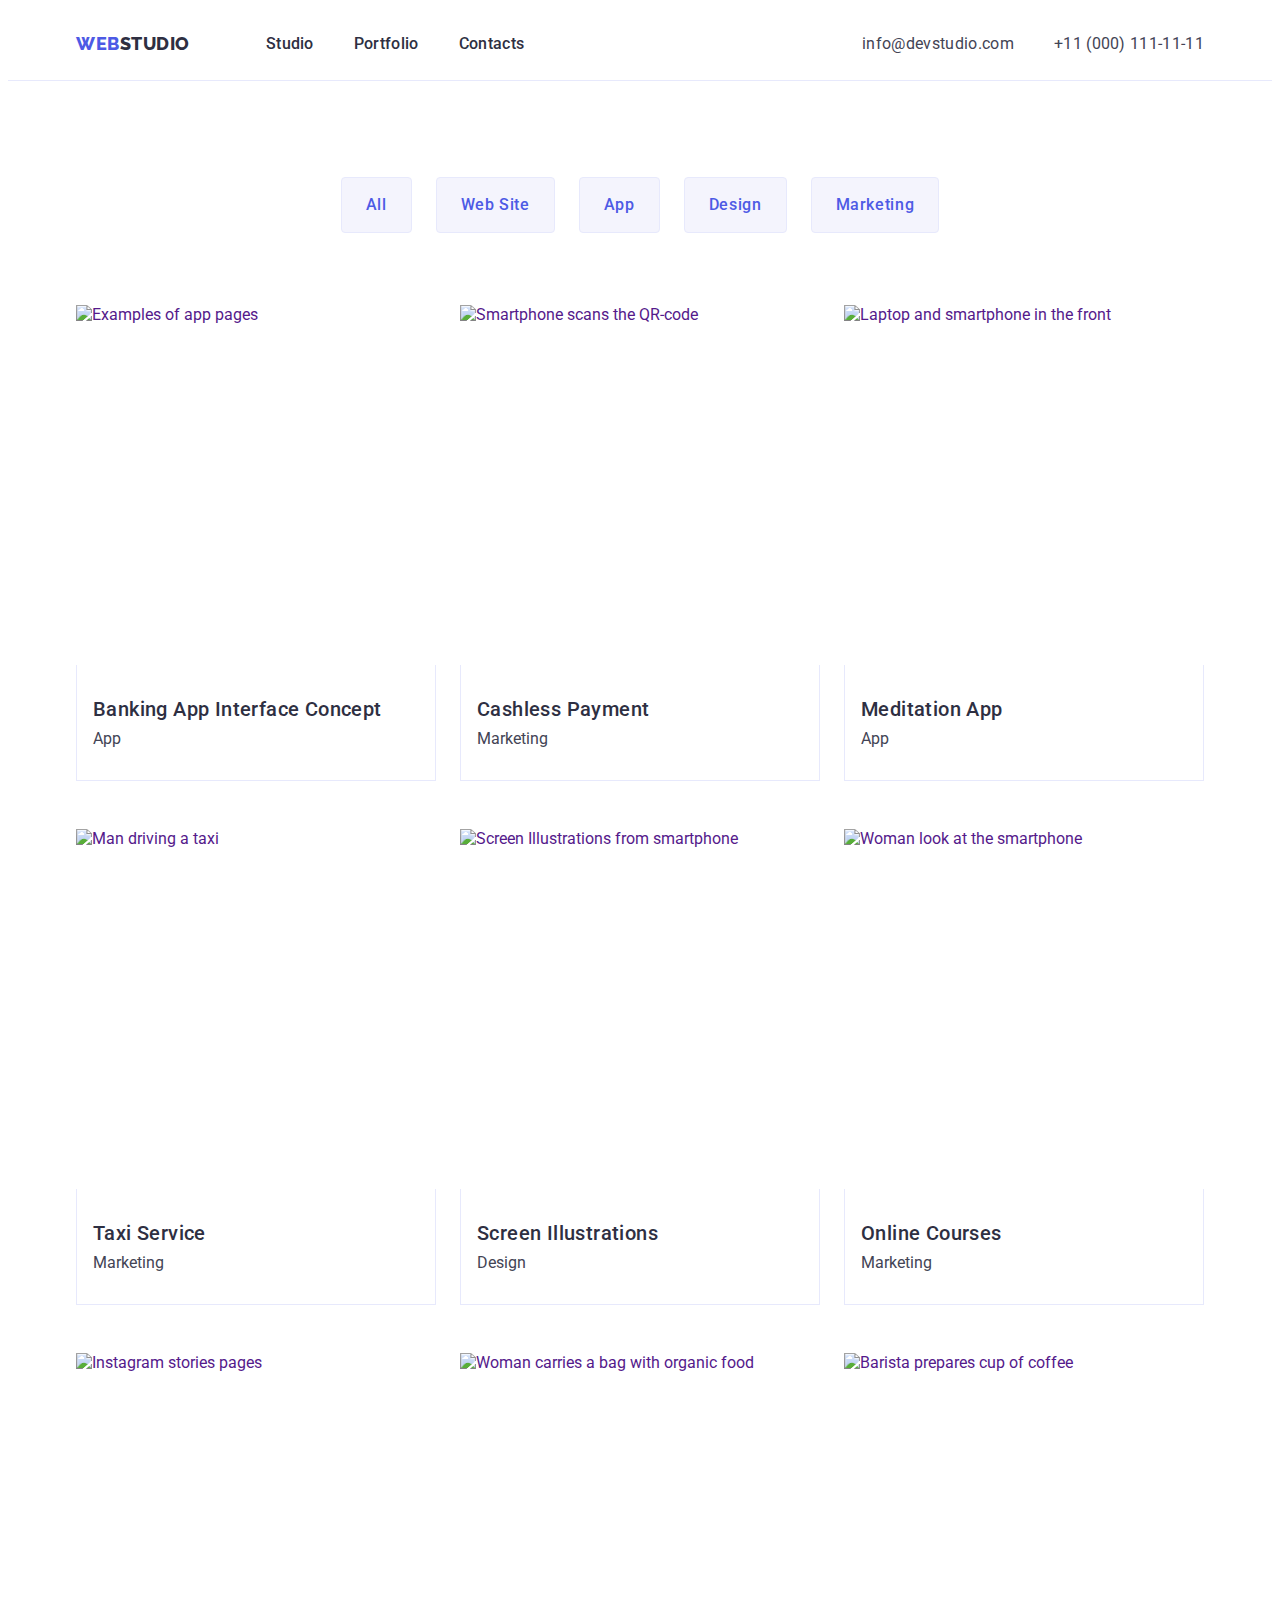
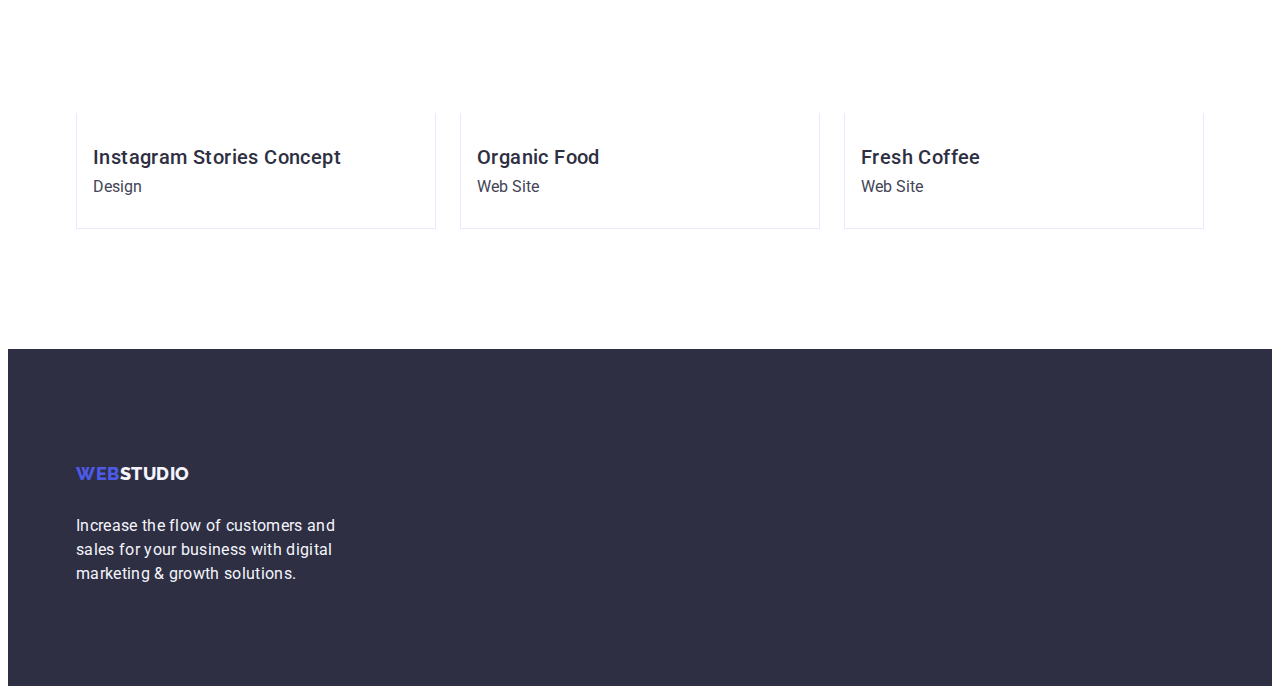
==== portfolio.html @ 998e6ae0 "Commit goit-markup-hw-04 init" ====
<!DOCTYPE html>
<html lang="en">

<head>
    <meta charset="UTF-8">
    <meta http-equiv="X-UA-Compatible" content="IE=edge">
    <meta name="viewport" content="width=device-width, initial-scale=1.0">
    <title>Portfolio</title>
    <link rel="stylesheet" href="https://cdnjs.cloudflare.com/ajax/libs/modern-normalize/2.0.0/modern-normalize.min.css"
        integrity="sha512-4xo8blKMVCiXpTaLzQSLSw3KFOVPWhm/TRtuPVc4WG6kUgjH6J03IBuG7JZPkcWMxJ5huwaBpOpnwYElP/m6wg=="
        crossorigin="anonymous" referrerpolicy="no-referrer" />
    <link rel="stylesheet" href="./css/styles.css">
    <link rel="preconnect" href="https://fonts.googleapis.com">
    <link rel="preconnect" href="https://fonts.gstatic.com" crossorigin>
    <link href="https://fonts.googleapis.com/css2?family=Raleway:wght@800&family=Roboto:wght@400;500;700&display=swap"
        rel="stylesheet">
</head>

<body>

    <!-- !===============================
    TODO: HEADER
    !----------------------------------->
    <header class="header">

        <!-- HACK: Flex container 
        todo !-------------------------------->
        <div class="container header-container">

            <!-- XXX: Navigation -->
            <nav class="nav">

                <!-- ? Logo _> Brand -->
                <a class="nav-logo link" href="./index.html" target="_blank" title="WebStudio"><span
                        class="logo">Web</span>Studio</a>

                <!-- ? Pagination list -->
                <ul class="nav-list list">
                    <li class="nav-item"><a class="nav-link link" href="./index.html" target="blank"
                            title="Studio">Studio</a>
                    </li>
                    <li class="nav-item"><a class="nav-link link" href="./portfolio.html" target="_blank"
                            title="Portfolio">Portfolio</a></li>
                    <li class="nav-item"><a class="nav-link link" href="./contacts.html" target="_blank"
                            title="Contacts">Contacts</a>
                    </li>
                </ul>

            </nav>

            <!-- XXX: Address -->
            <address class="address">
                <ul class="address-list list">
                    <li class="address-item"><a class="address-link link" href="mailto:info@devstudio.com"
                            title="Email">info@devstudio.com</a>
                    </li>
                    <li class="address-item"><a class="address-link link" href="tel:+110001111111"
                            title="Phone number">+11
                            (000)
                            111-11-11</a></li>
                </ul>
            </address>

        </div>

    </header>

    <!-- !===============================
    TODO: MAIN
    !----------------------------------->
    <main class="main">

        <!-- FIXME: Projects -->
        <section class="section projects">

            <!-- HACK: Flex container  
            todo: !------------------------------->
            <div class="projects-container container">

                <h1 class="projects-title visually-hidden">Projects</h1>

                <!-- XXX: Buttons list -->
                <ul class="projects-btn-list list">

                    <!-- [x]: Button -->
                    <li class="projects-item-btn">
                        <button class="projects-btn btn" type="button">All</button>
                    </li>

                    <!-- [x]: Button -->
                    <li class="projects-item-btn">
                        <button class="projects-btn btn" type="button">Web Site</button>
                    </li>

                    <!-- [x]: Button -->
                    <li class="projects-item-btn">
                        <button class="projects-btn btn" type="button">App</button>
                    </li>

                    <!-- [x]: Button -->
                    <li class="projects-item-btn">
                        <button class="projects-btn btn" type="button">Design</button>
                    </li>

                    <!-- [x]: Button -->
                    <li class="projects-item-btn">
                        <button class="projects-btn btn" type="button">Marketing</button>
                    </li>
                </ul>

                <!-- XXX: Cards list -->
                <ul class="projects-list list">
                    <!-- [x]: Card -->
                    <li class="projects-list-item">
                        <a class="projects-item-link link" href="">
                            <img class="projects-item-img" src="./images/porfolio/porfolio-img-1.jpg"
                                alt="Examples of app pages" width="360" height="360">
                            <div class="projects-item-desc">
                                <h2 class="projects-item-title">Banking App Interface Concept</h2>
                                <p class="projects-item-text item-text">App</p>
                            </div>
                        </a>
                    </li>
                    <!-- [x]: Card -->
                    <li class="projects-list-item">
                        <a class="projects-item-link link" href="">
                            <img class="projects-item-img" src="./images/porfolio/porfolio-img-2.jpg"
                                alt="Smartphone scans the QR-code" width="360" height="360">
                            <div class="projects-item-desc">
                                <h2 class="projects-item-title">Cashless Payment</h2>
                                <p class="projects-item-text">Marketing</p>
                            </div>
                        </a>
                    </li>
                    <!-- [x]: Card -->
                    <li class="projects-list-item">
                        <a class="projects-item-link link" href="">
                            <img class="projects-item-img" src="./images/porfolio/porfolio-img-3.jpg"
                                alt="Laptop and smartphone in the front" width="360" height="360">
                            <div class="projects-item-desc">
                                <h2 class="projects-item-title">Meditation App</h2>
                                <p class="projects-item-text">App</p>
                            </div>
                        </a>
                    </li>
                    <!-- [x]: Card -->
                    <li class="projects-list-item">
                        <a class="projects-item-link link" href="">
                            <img class="projects-item-img" src="./images/porfolio/porfolio-img-4.jpg"
                                alt="Man driving a taxi" width="360" height="360">
                            <div class="projects-item-desc">
                                <h2 class="projects-item-title">Taxi Service</h2>
                                <p class="projects-item-text">Marketing</p>
                            </div>
                        </a>
                    </li>
                    <!-- [x]: Card -->
                    <li class="projects-list-item">
                        <a class="projects-item-link link" href="">
                            <img class="projects-item-img" src="./images/porfolio/porfolio-img-5.jpg"
                                alt="Screen Illustrations from smartphone" width="360" height="360">
                            <div class="projects-item-desc">
                                <h2 class="projects-item-title">Screen Illustrations</h2>
                                <p class="projects-item-text">Design</p>
                            </div>
                        </a>
                    </li>
                    <!-- [x]: Card -->
                    <li class="projects-list-item">
                        <a class="projects-item-link link" href="">
                            <img class="projects-item-img" src="./images/porfolio/porfolio-img-6.jpg"
                                alt="Woman look at the smartphone" width="360" height="360">
                            <div class="projects-item-desc">
                                <h2 class="projects-item-title">Online Courses</h2>
                                <p class="projects-item-text">Marketing</p>
                            </div>
                        </a>
                    </li>
                    <!-- [x]: Card -->
                    <li class="projects-list-item">
                        <a class="projects-item-link link" href="">
                            <img class="projects-item-img" src="./images/porfolio/porfolio-img-7.jpg"
                                alt="Instagram stories pages" width="360" height="360">
                            <div class="projects-item-desc">
                                <h2 class="projects-item-title">Instagram Stories Concept</h2>
                                <p class="projects-item-text">Design</p>
                            </div>
                        </a>
                    </li>
                    <!-- [x]: Card -->
                    <li class="projects-list-item">
                        <a class="projects-item-link link" href="">
                            <img class="projects-item-img" src="./images/porfolio/porfolio-img-8.jpg"
                                alt="Woman carries a bag with organic food" width="360" height="360">
                            <div class="projects-item-desc">
                                <h2 class="projects-item-title">Organic Food</h2>
                                <p class="projects-item-text">Web Site</p>
                            </div>
                        </a>
                    </li>
                    <!-- [x]: Card -->
                    <li class="projects-list-item">
                        <a class="projects-item-link link" href="">
                            <img class="projects-item-img" src="./images/porfolio/porfolio-img-9.jpg"
                                alt="Barista prepares cup of coffee" width="360" height="360">
                            <div class="projects-item-desc">
                                <h2 class="projects-item-title">Fresh Coffee</h2>
                                <p class="projects-item-text">Web Site</p>
                            </div>
                        </a>
                    </li>
                </ul>
            </div>
        </section>

    </main>

    <!-- !===============================
    TODO: FOOTER
    !----------------------------------->
    <footer class="footer">

        <!-- HACK: Flex container 
    todo !-------------------------------->
        <div class="container footer-container">

            <a class="footer-logo link" href="./index.html" target="_blank" title="WebStudio"><span
                    class="logo">Web</span>Studio</a>

            <p class="footer-text">
                Increase the flow of customers and sales for your business with digital
                marketing & growth solutions.
            </p>

        </div>

    </footer>

</body>

</html>
---- css/styles.css ----
:root {
  /*! +++++++++++++++++++++++++++++++
  /*? CUSTOM PROPERTIES
  /*! ++++++++++++++++++++++++++++ */

  /*? [x]: 
  /*! logo color  */
  --brand-logo-color: #4d5ae5;

  /* todo:
  /** headings, text & link colors  */
  --body-text-color: #434455;
  --header-text-color: #2e2f42;
  --footer-text-color: #f4f4fd;
  --main-titles-color: #ffffff;
  --headings-color: #2e2f42;
  --links-color: #2e2f42;
  --links-color-hover: #404bbf;

  /*  todo:
  /** backgroud colors  */
  --hero-bg-color: #2e2f42;
  --footer-bg-color: #2e2f42;
  --team-bg-color: #f4f4fd;
  --team-item-bg-color: #ffffff;
  --portfolio-project-item-bg-color: #ffffff;

  /*  todo:
  /** button colors : text, bg & borders */
  --main-btn-font-color: #ffffff;
  --studio-btn-bg-color: #4d5ae5;
  --studio-btn-bg-color-hover: #404bbf;
  --portfolio-btn-font-color: #4d5ae5;
  --portfolio-btn-bg-color: #f4f4fd;
  --portfolio-btn-bg-color-hover: #404bbf;
  --portfolio-item-border-color: #e7e9fc;
}

/*! +++++++++++++++++++++++++++++++
/*? COMMON PROPERTIES
/*! ++++++++++++++++++++++++++++ */

body {
  color: var(--body-text-color);
  font-family: "Roboto", sans-serif;
}

/* todo: reset default browser styles
? smth like normalize.css */
*,
*::before,
*::after {
  box-sizing: border-box;
}

p,
h1,
h2,
h3,
h4,
h5,
h6 {
  margin: 0;
}

ul,
ol {
  margin: 0;
  padding: 0;
}

img {
  display: block;
  height: auto;
  max-width: 100%;
}

.list {
  list-style: none;
}

.link {
  text-decoration: none;
}

/* todo: to hide title elements
? css trick */

.visually-hidden {
  border: 0;
  clip: rect(0 0 0 0);
  clip-path: inset(100%);
  height: 1px;
  margin: -1px;
  overflow: hidden;
  padding: 0;
  position: absolute;
  white-space: nowrap;
  width: 1px;
}

.section {
  padding: 120px 0;
}

.container {
  display: flex;
  justify-content: center;
  margin: 0 auto;
  padding: 0 15px;
  width: 1158px;
}

.logo {
  color: var(--brand-logo-color);
  display: inline-block;
}

.btn {
  border-radius: 4px;
  cursor: pointer;
  font-family: inherit;
  font-size: 16px;
  font-weight: 500;
  height: 56px;
  letter-spacing: 0.04em;
  line-height: 1.5;
  min-width: 169px;
  padding: 16px 32px;
}

/* todo: titels
! refact [those classes have got the same properties] */
.features-item-title,
.team-item-title,
.projects-item-title {
  color: var(--headings-color);
  font-size: 20px;
  font-weight: 500;
  letter-spacing: 0.02em;
  line-height: 1.2;
}

/* todo: link & text
! refact [those classes have got the same properties] */
.address-link,
.features-item-text,
.team-item-text,
.project-item-text,
.footer-text {
  font-size: 16px;
  letter-spacing: 0.02em;
  line-height: 1.5;
}

/*! +++++++++++++++++++++++++++++++
/*? HEADER
/*! ++++++++++++++++++++++++++++ */

.header {
  border-bottom: 1px solid #e7e9fc;
}

.header-container {
  align-items: center;
  display: flex;
  justify-content: space-between;
}

/*? todo: Navigation */

.nav {
  align-items: center;
  display: flex;
}

/* todo: logo
! refact [.footer-logo has the same properies] */

.nav-logo,
.footer-logo {
  display: block;
  font-family: "Raleway";
  font-size: 18px;
  font-weight: 800;
  letter-spacing: 0.03em;
  line-height: 1.17px;
  padding: 24px 0;
  text-transform: uppercase;
}

.nav-logo {
  color: var(--header-text-color);
  margin-right: 76px;
}

.nav-link {
  color: var(--links-color);
  display: block;
  font-size: 16px;
  font-weight: 500;
  letter-spacing: 0.02em;
  line-height: 1.5;
  padding: 24px 0;
}

.nav-link:hover,
.nav-link:focus {
  color: var(--links-color-hover);
}

.nav-list {
  display: flex;
  gap: 40px;
}

/*? todo: Address */

.address {
  margin-left: auto;
}

.address-list {
  display: flex;
  font-style: normal;
  gap: 40px;
}

.address-link {
  color: var(--body-text-color);
  display: block;
  padding: 24px 0;
}

/*! +++++++++++++++++++++++++++++++
/** STUDIO PAGE
/*! -------------------------------
/*? MAIN
/*! ++++++++++++++++++++++++++++ */

/*? TODO:
/********** Hero section *********/

.hero {
  background-color: var(--hero-bg-color);
  padding: 188px 0;
}

.hero-container {
  align-items: center;
  display: flex;
  flex-direction: column;
}

.hero-title {
  color: var(--main-titles-color);
  font-size: 56px;
  font-weight: 700;
  letter-spacing: 0.02em;
  line-height: 1.07;
  margin-bottom: 48px;
  max-width: 496px;
}

.hero-btn {
  background-color: var(--studio-btn-bg-color);
  border: none;
  color: var(--main-btn-font-color);
}

.hero-btn:hover,
.hero-btn:focus {
  background-color: var(--studio-btn-bg-color-hover);
}

/*? TODO:
/****** Features section *******/

.features-list {
  display: flex;
  gap: 24px;
}

.features-item {
  width: calc((100% - 3 * 24px) / 4);
}

.features-item-title {
  margin-bottom: 8px;
}

/*? TODO:
/***** About section *****/

.about {
  padding-top: 0;
}

.about-container {
  display: flex;
  flex-direction: column;
}

/* todo: refact
! [.team-title has the same properies] */

.about-title,
.team-title {
  color: var(--headings-color);
  font-size: 36px;
  letter-spacing: 0.02em;
  line-height: 1.11;
  margin-bottom: 72px;
  text-align: center;
  text-transform: capitalize;
}

.about-list {
  display: flex;
  gap: 24px;
}

/*? TODO:
/***** Team section *****/

.team {
  background-color: var(--team-bg-color);
}

.team-container {
  display: flex;
  flex-direction: column;
  flex-wrap: nowrap;
}

.team-list {
  display: flex;
  flex-direction: row;
  gap: 24px;
}

.team-item {
  background-color: var(--team-item-bg-color);
  border-radius: 0 0 4px 4px;
  text-align: center;
  width: calc((100% - 3 * 24px) / 4);
}

.team-item-desc {
  padding: 32px 16px;
}

.team-item-title {
  margin-bottom: 8px;
}

/*! +++++++++++++++++++++++++++++++
/*? FOOTER
/*! ++++++++++++++++++++++++++++ */

.footer {
  background-color: var(--footer-bg-color);
  padding: 100px 0;
}

.footer .container {
  display: block;
}

.footer-logo,
.footer-text {
  color: var(--footer-text-color);
}

.footer-logo {
  display: inline-block;
  margin-bottom: 16px;
}

.footer-text {
  max-width: 264px;
}

/*! +++++++++++++++++++++++++++++++
/** PORTFOLIO PAGE
/*! -------------------------------
/*? MAIN
/*! ++++++++++++++++++++++++++++ */

/*? TODO:
/******* Projects sections *******/

.projects {
  padding-top: 96px;
}

.projects-container {
  flex-direction: column;
}

/*? todo: Buttons */

.projects-btn-list {
  display: flex;
  gap: 24px;
  justify-content: center;
  margin-bottom: 72px;
}

.projects-btn {
  background-color: var(--portfolio-btn-bg-color);
  border: 1px solid var(--portfolio-item-border-color);
  color: var(--portfolio-btn-font-color);
  min-width: auto;
  padding: 12px 24px;
}

.projects-btn:hover,
.projects-btn:focus {
  background-color: var(--portfolio-btn-bg-color-hover);
  border: 1px solid transparent;
  color: var(--main-btn-font-color);
}

/*? todo: Cards */

.projects-list {
  column-gap: 24px;
  display: flex;
  flex-wrap: wrap;
  row-gap: 48px;
}

.projects-list-item {
  background-color: var(--portfolio-project-item-bg-color);
  color: var(--body-text-color);
  width: calc((100% - 48px) / 3);
}

.projects-item-desc {
  border: 1px solid var(--portfolio-item-border-color);
  border-top: none;
  color: var(--body-text-color);
  padding: 32px 16px;
}

.projects-item-title {
  margin-bottom: 8px;
}
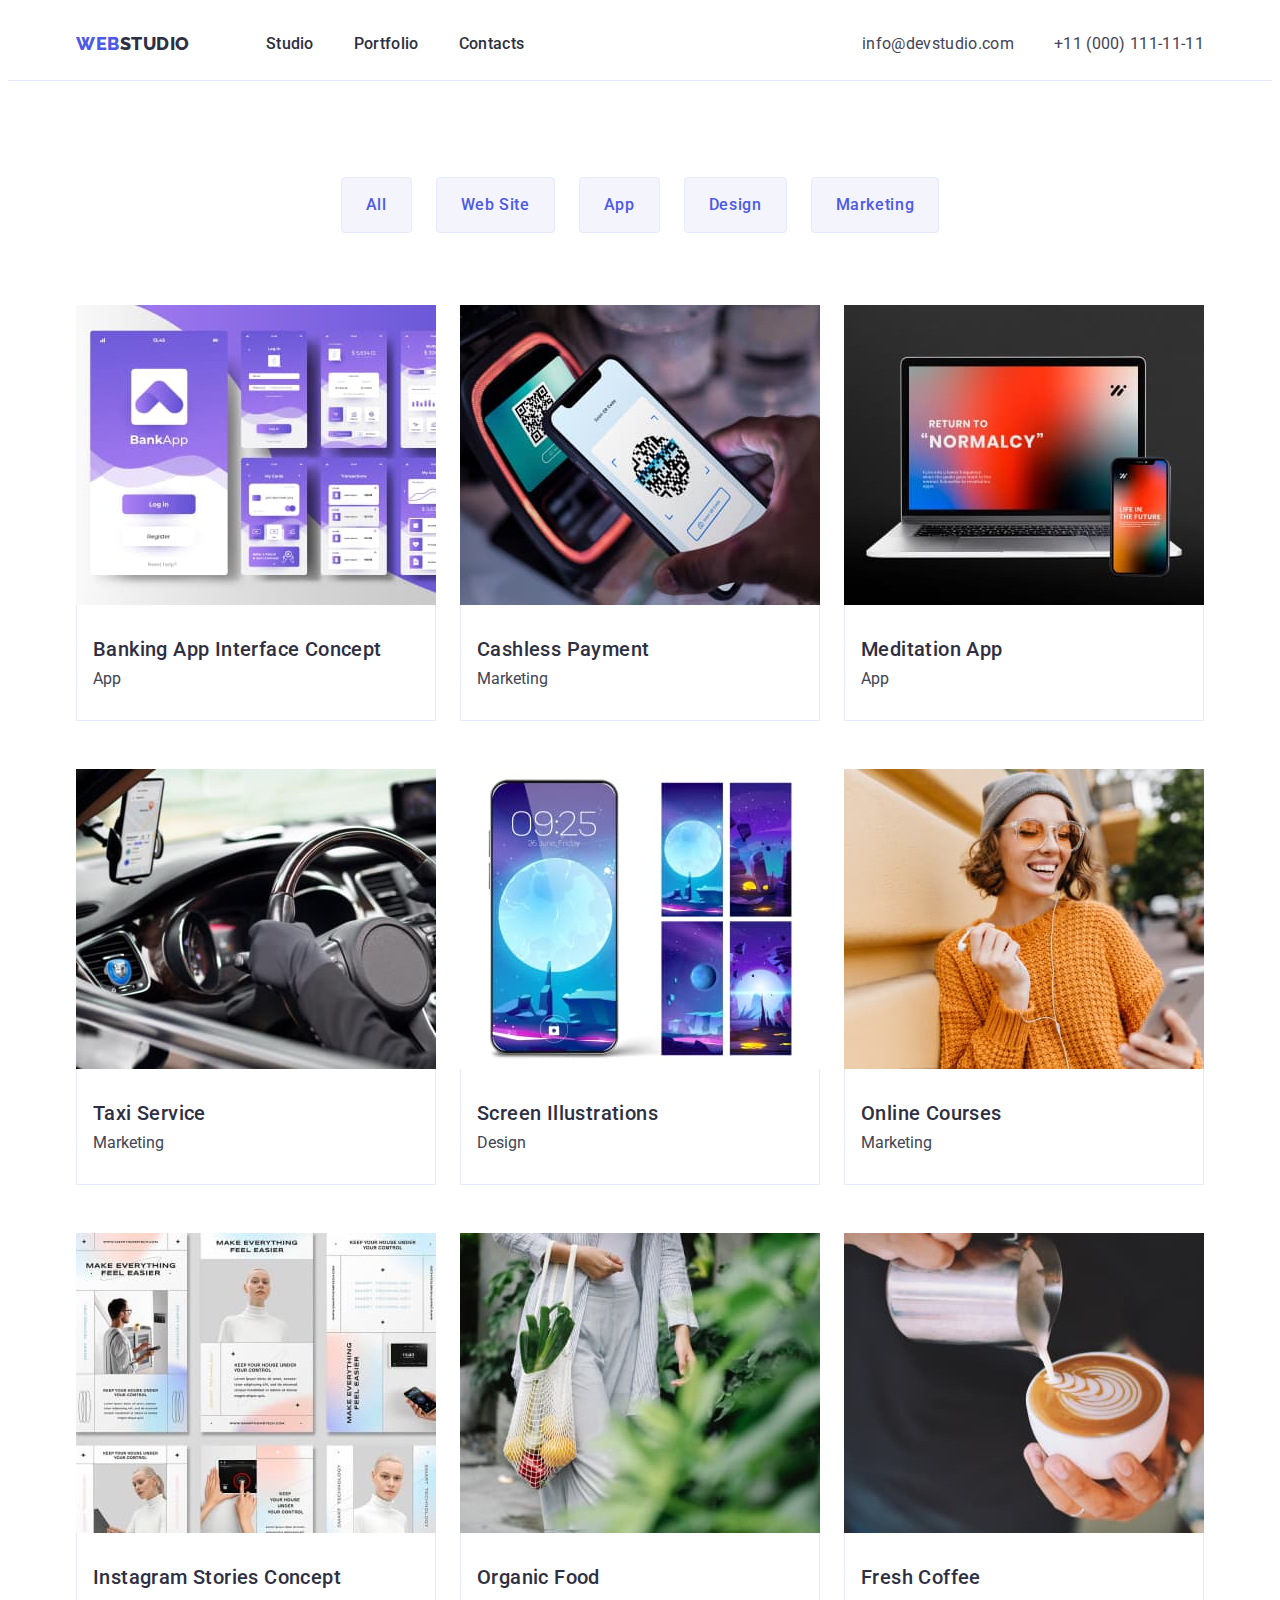
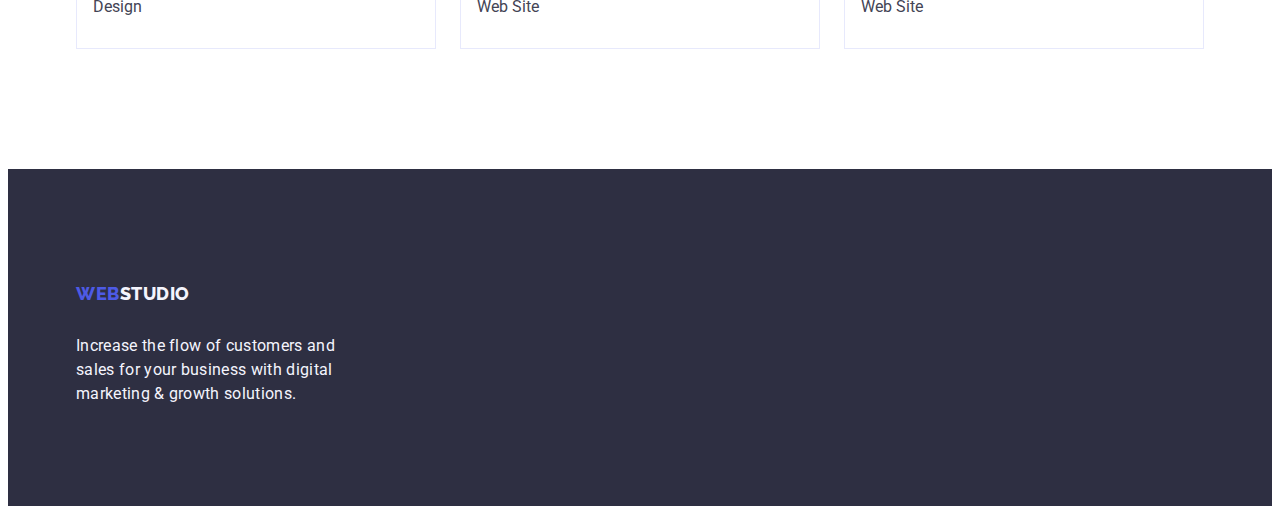
==== commit 83c2dc37: "Commit goit-markup-hw-04 working on" ====
--- a/portfolio.html
+++ b/portfolio.html
@@ -18,16 +18,16 @@
 
 <body>
 
-    <!-- !===============================
-    TODO: HEADER
+    <!-- !=============================== 
+        HEADER
     !----------------------------------->
     <header class="header">
 
-        <!-- HACK: Flex container 
+        <!-- DIV: Flex container 
         todo !-------------------------------->
         <div class="container header-container">
 
-            <!-- XXX: Navigation -->
+            <!-- LIST: Navigation -->
             <nav class="nav">
 
                 <!-- ? Logo _> Brand -->
@@ -48,7 +48,7 @@
 
             </nav>
 
-            <!-- XXX: Address -->
+            <!-- LIST: Address -->
             <address class="address">
                 <ul class="address-list list">
                     <li class="address-item"><a class="address-link link" href="mailto:info@devstudio.com"
@@ -66,51 +66,51 @@
     </header>
 
     <!-- !===============================
-    TODO: MAIN
+        MAIN
     !----------------------------------->
     <main class="main">
 
-        <!-- FIXME: Projects -->
+        <!-- SECTION: Projects -->
         <section class="section projects">
 
-            <!-- HACK: Flex container  
+            <!-- DIV: Flex container  
             todo: !------------------------------->
             <div class="projects-container container">
 
                 <h1 class="projects-title visually-hidden">Projects</h1>
 
-                <!-- XXX: Buttons list -->
+                <!-- LIST: Buttons list -->
                 <ul class="projects-btn-list list">
 
-                    <!-- [x]: Button -->
+                    <!-- ITEM: Button -->
                     <li class="projects-item-btn">
                         <button class="projects-btn btn" type="button">All</button>
                     </li>
 
-                    <!-- [x]: Button -->
+                    <!-- ITEM: Button -->
                     <li class="projects-item-btn">
                         <button class="projects-btn btn" type="button">Web Site</button>
                     </li>
 
-                    <!-- [x]: Button -->
+                    <!-- ITEM: Button -->
                     <li class="projects-item-btn">
                         <button class="projects-btn btn" type="button">App</button>
                     </li>
 
-                    <!-- [x]: Button -->
+                    <!-- ITEM: Button -->
                     <li class="projects-item-btn">
                         <button class="projects-btn btn" type="button">Design</button>
                     </li>
 
-                    <!-- [x]: Button -->
+                    <!-- ITEM: Button -->
                     <li class="projects-item-btn">
                         <button class="projects-btn btn" type="button">Marketing</button>
                     </li>
                 </ul>
 
-                <!-- XXX: Cards list -->
+                <!-- LIST: Cards list -->
                 <ul class="projects-list list">
-                    <!-- [x]: Card -->
+                    <!-- ITEM: Card -->
                     <li class="projects-list-item">
                         <a class="projects-item-link link" href="">
                             <img class="projects-item-img" src="./images/porfolio/porfolio-img-1.jpg"
@@ -121,7 +121,7 @@
                             </div>
                         </a>
                     </li>
-                    <!-- [x]: Card -->
+                    <!-- ITEM: Card -->
                     <li class="projects-list-item">
                         <a class="projects-item-link link" href="">
                             <img class="projects-item-img" src="./images/porfolio/porfolio-img-2.jpg"
@@ -132,7 +132,7 @@
                             </div>
                         </a>
                     </li>
-                    <!-- [x]: Card -->
+                    <!-- ITEM: Card -->
                     <li class="projects-list-item">
                         <a class="projects-item-link link" href="">
                             <img class="projects-item-img" src="./images/porfolio/porfolio-img-3.jpg"
@@ -143,7 +143,7 @@
                             </div>
                         </a>
                     </li>
-                    <!-- [x]: Card -->
+                    <!-- ITEM: Card -->
                     <li class="projects-list-item">
                         <a class="projects-item-link link" href="">
                             <img class="projects-item-img" src="./images/porfolio/porfolio-img-4.jpg"
@@ -154,7 +154,7 @@
                             </div>
                         </a>
                     </li>
-                    <!-- [x]: Card -->
+                    <!-- ITEM: Card -->
                     <li class="projects-list-item">
                         <a class="projects-item-link link" href="">
                             <img class="projects-item-img" src="./images/porfolio/porfolio-img-5.jpg"
@@ -165,7 +165,7 @@
                             </div>
                         </a>
                     </li>
-                    <!-- [x]: Card -->
+                    <!-- ITEM: Card -->
                     <li class="projects-list-item">
                         <a class="projects-item-link link" href="">
                             <img class="projects-item-img" src="./images/porfolio/porfolio-img-6.jpg"
@@ -176,7 +176,7 @@
                             </div>
                         </a>
                     </li>
-                    <!-- [x]: Card -->
+                    <!-- ITEM: Card -->
                     <li class="projects-list-item">
                         <a class="projects-item-link link" href="">
                             <img class="projects-item-img" src="./images/porfolio/porfolio-img-7.jpg"
@@ -187,7 +187,7 @@
                             </div>
                         </a>
                     </li>
-                    <!-- [x]: Card -->
+                    <!-- ITEM: Card -->
                     <li class="projects-list-item">
                         <a class="projects-item-link link" href="">
                             <img class="projects-item-img" src="./images/porfolio/porfolio-img-8.jpg"
@@ -198,7 +198,7 @@
                             </div>
                         </a>
                     </li>
-                    <!-- [x]: Card -->
+                    <!-- ITEM: Card -->
                     <li class="projects-list-item">
                         <a class="projects-item-link link" href="">
                             <img class="projects-item-img" src="./images/porfolio/porfolio-img-9.jpg"
@@ -216,12 +216,12 @@
     </main>
 
     <!-- !===============================
-    TODO: FOOTER
+        FOOTER
     !----------------------------------->
     <footer class="footer">
 
-        <!-- HACK: Flex container 
-    todo !-------------------------------->
+        <!-- DIV: Flex container 
+        todo !-------------------------------->
         <div class="container footer-container">
 
             <a class="footer-logo link" href="./index.html" target="_blank" title="WebStudio"><span
--- a/css/styles.css
+++ b/css/styles.css
@@ -3,7 +3,7 @@
   /*? CUSTOM PROPERTIES
   /*! ++++++++++++++++++++++++++++ */
 
-  /*? [x]: 
+  /*? ITEM: 
   /*! logo color  */
   --brand-logo-color: #4d5ae5;
 
@@ -16,18 +16,28 @@
   --headings-color: #2e2f42;
   --links-color: #2e2f42;
   --links-color-hover: #404bbf;
+  --team-soc-link-color: #ffffff;
+  --customers-link-color: #8E8F99;
+  --customers-link-color-hover: #404bbf;
 
   /*  todo:
   /** backgroud colors  */
   --hero-bg-color: #2e2f42;
   --footer-bg-color: #2e2f42;
+  --features-item-img-bg-color: #f4f4fd;
   --team-bg-color: #f4f4fd;
   --team-item-bg-color: #ffffff;
+  --team-soc-link-bg-color: #4d5ae5;
+  --team-soc-link-bg-color-hover: #31d0aa;
   --portfolio-project-item-bg-color: #ffffff;
 
   /*  todo:
   /** button colors : text, bg & borders */
+  --header-border-color: #e7e9fc;
   --main-btn-font-color: #ffffff;
+  --about-item-border-color: #E7E9FC;
+  --customers-item-border-color: #8E8F99;
+  --customers-link-border-color-hover: #404bbf;
   --studio-btn-bg-color: #4d5ae5;
   --studio-btn-bg-color-hover: #404bbf;
   --portfolio-btn-font-color: #4d5ae5;
@@ -153,12 +163,12 @@
   line-height: 1.5;
 }
 
-/*! +++++++++++++++++++++++++++++++
-/*? HEADER
+/*! +++++++++++++++++++++++++++++
+    HEADER: STUDIO Page
 /*! ++++++++++++++++++++++++++++ */
 
 .header {
-  border-bottom: 1px solid #e7e9fc;
+  border-bottom: 1px solid var(--header-border-color);
 }
 
 .header-container {
@@ -167,7 +177,7 @@
   justify-content: space-between;
 }
 
-/*? todo: Navigation */
+/* LIST: Navigation */
 
 .nav {
   align-items: center;
@@ -214,7 +224,7 @@
   gap: 40px;
 }
 
-/*? todo: Address */
+/* LIST: Address */
 
 .address {
   margin-left: auto;
@@ -232,17 +242,18 @@
   padding: 24px 0;
 }
 
-/*! +++++++++++++++++++++++++++++++
-/** STUDIO PAGE
-/*! -------------------------------
-/*? MAIN
+/*! +++++++++++++++++++++++++++++
+    MAIN: STUDIO Page
 /*! ++++++++++++++++++++++++++++ */
 
-/*? TODO:
-/********** Hero section *********/
+/* SECTION: Hero */
 
 .hero {
   background-color: var(--hero-bg-color);
+  background-image: linear-gradient(rgba(46, 47, 66, 0.7), rgba(46, 47, 66, 0.7)), url(../images/studio/hero-bg.jpg);
+  background-position: center;
+  background-repeat: no-repeat;
+  background-size: contain;
   padding: 188px 0;
 }
 
@@ -273,8 +284,7 @@
   background-color: var(--studio-btn-bg-color-hover);
 }
 
-/*? TODO:
-/****** Features section *******/
+/* SECTION: Features */
 
 .features-list {
   display: flex;
@@ -285,12 +295,23 @@
   width: calc((100% - 3 * 24px) / 4);
 }
 
+.features-item-img {
+  background-color: var(--features-item-img-bg-color);
+  border-radius: 4px;
+  margin-bottom: 8px;
+}
+
+.features-item-icon {
+  height: auto;
+  padding: 24px 100px;
+  width: auto;
+}
+
 .features-item-title {
   margin-bottom: 8px;
 }
 
-/*? TODO:
-/***** About section *****/
+/* SECTION: About */
 
 .about {
   padding-top: 0;
@@ -303,6 +324,10 @@
 
 /* todo: refact
 ! [.team-title has the same properies] */
+
+.about-item {
+  border: 1px solid var(--about-item-border-color);
+}
 
 .about-title,
 .team-title {
@@ -320,8 +345,7 @@
   gap: 24px;
 }
 
-/*? TODO:
-/***** Team section *****/
+/* SECTION Team */
 
 .team {
   background-color: var(--team-bg-color);
@@ -342,6 +366,9 @@
 .team-item {
   background-color: var(--team-item-bg-color);
   border-radius: 0 0 4px 4px;
+  box-shadow: 0px 1px 6px rgba(46, 47, 66, 0.08),
+    0px 1px 1px rgba(46, 47, 66, 0.16),
+    0px 2px 1px rgba(46, 47, 66, 0.08);
   text-align: center;
   width: calc((100% - 3 * 24px) / 4);
 }
@@ -354,8 +381,96 @@
   margin-bottom: 8px;
 }
 
-/*! +++++++++++++++++++++++++++++++
-/*? FOOTER
+.team-item-text {
+  margin-bottom: 8px;
+}
+
+.team-soc-list {
+  display: flex;
+  gap: 24px;
+  justify-content: center;
+}
+
+.team-soc-item {
+  height: 40px;
+  width: 40px;
+}
+
+.team-soc-link {
+  align-items: center;
+  background-color: var(--team-soc-link-bg-color);
+  border-radius: 50%;
+  color: var(--team-soc-link-color);
+  display: flex;
+  height: 100%;
+  justify-content: center;
+  width: 100%;
+}
+
+.team-soc-link:hover {
+  background-color: var(--team-soc-link-bg-color-hover);
+}
+
+.team-soc-icon {
+  fill: currentColor;
+}
+
+/* SECTION Customers */
+
+.customers-container {
+  display: flex;
+  flex-direction: column;
+  flex-wrap: nowrap;
+}
+
+.customers-title {
+  color: var(--header-text-color);
+  font-size: 36px;
+  letter-spacing: 0.02em;
+  line-height: 1.11;
+  margin-bottom: 72px;
+  text-align: center;
+  text-transform: capitalize;
+}
+
+.customers-list {
+  display: flex;
+  flex-direction: row;
+  gap: 24px;
+  justify-content: center;
+}
+
+.customers-item {
+  width: calc(100% - 170px) / 6;
+}
+
+.customers-link {
+  align-items: center;
+  border: 1px solid var(--customers-item-border-color);
+  border-radius: 4px;
+  color: var(--customers-link-color);
+  display: flex;
+  height: 100%;
+  justify-content: center;
+  padding: 16px 32px;
+  width: 100%;
+}
+
+.customers-link-icon {
+  fill: currentColor;
+}
+
+.customers-link:hover {
+  border-color: var(--customers-link-border-color-hover);
+}
+
+.customers-link:hover .customers-link-icon {
+  border-color: var(--customers-link-border-color-hover);
+  fill: var(--customers-link-color-hover);
+}
+
+/*! +++++++++++++++++++++++++++++
+    FOOTER: STUDIO Page
 /*! ++++++++++++++++++++++++++++ */
 
 .footer {
@@ -381,14 +496,11 @@
   max-width: 264px;
 }
 
-/*! +++++++++++++++++++++++++++++++
-/** PORTFOLIO PAGE
-/*! -------------------------------
-/*? MAIN
+/*! +++++++++++++++++++++++++++++
+    MAIN: PORTFOLIO Page
 /*! ++++++++++++++++++++++++++++ */
 
-/*? TODO:
-/******* Projects sections *******/
+/* SECTION Projects */
 
 .projects {
   padding-top: 96px;
@@ -398,7 +510,7 @@
   flex-direction: column;
 }
 
-/*? todo: Buttons */
+/* LIST: Buttons */
 
 .projects-btn-list {
   display: flex;
@@ -422,7 +534,7 @@
   color: var(--main-btn-font-color);
 }
 
-/*? todo: Cards */
+/* LIST: Cards */
 
 .projects-list {
   column-gap: 24px;
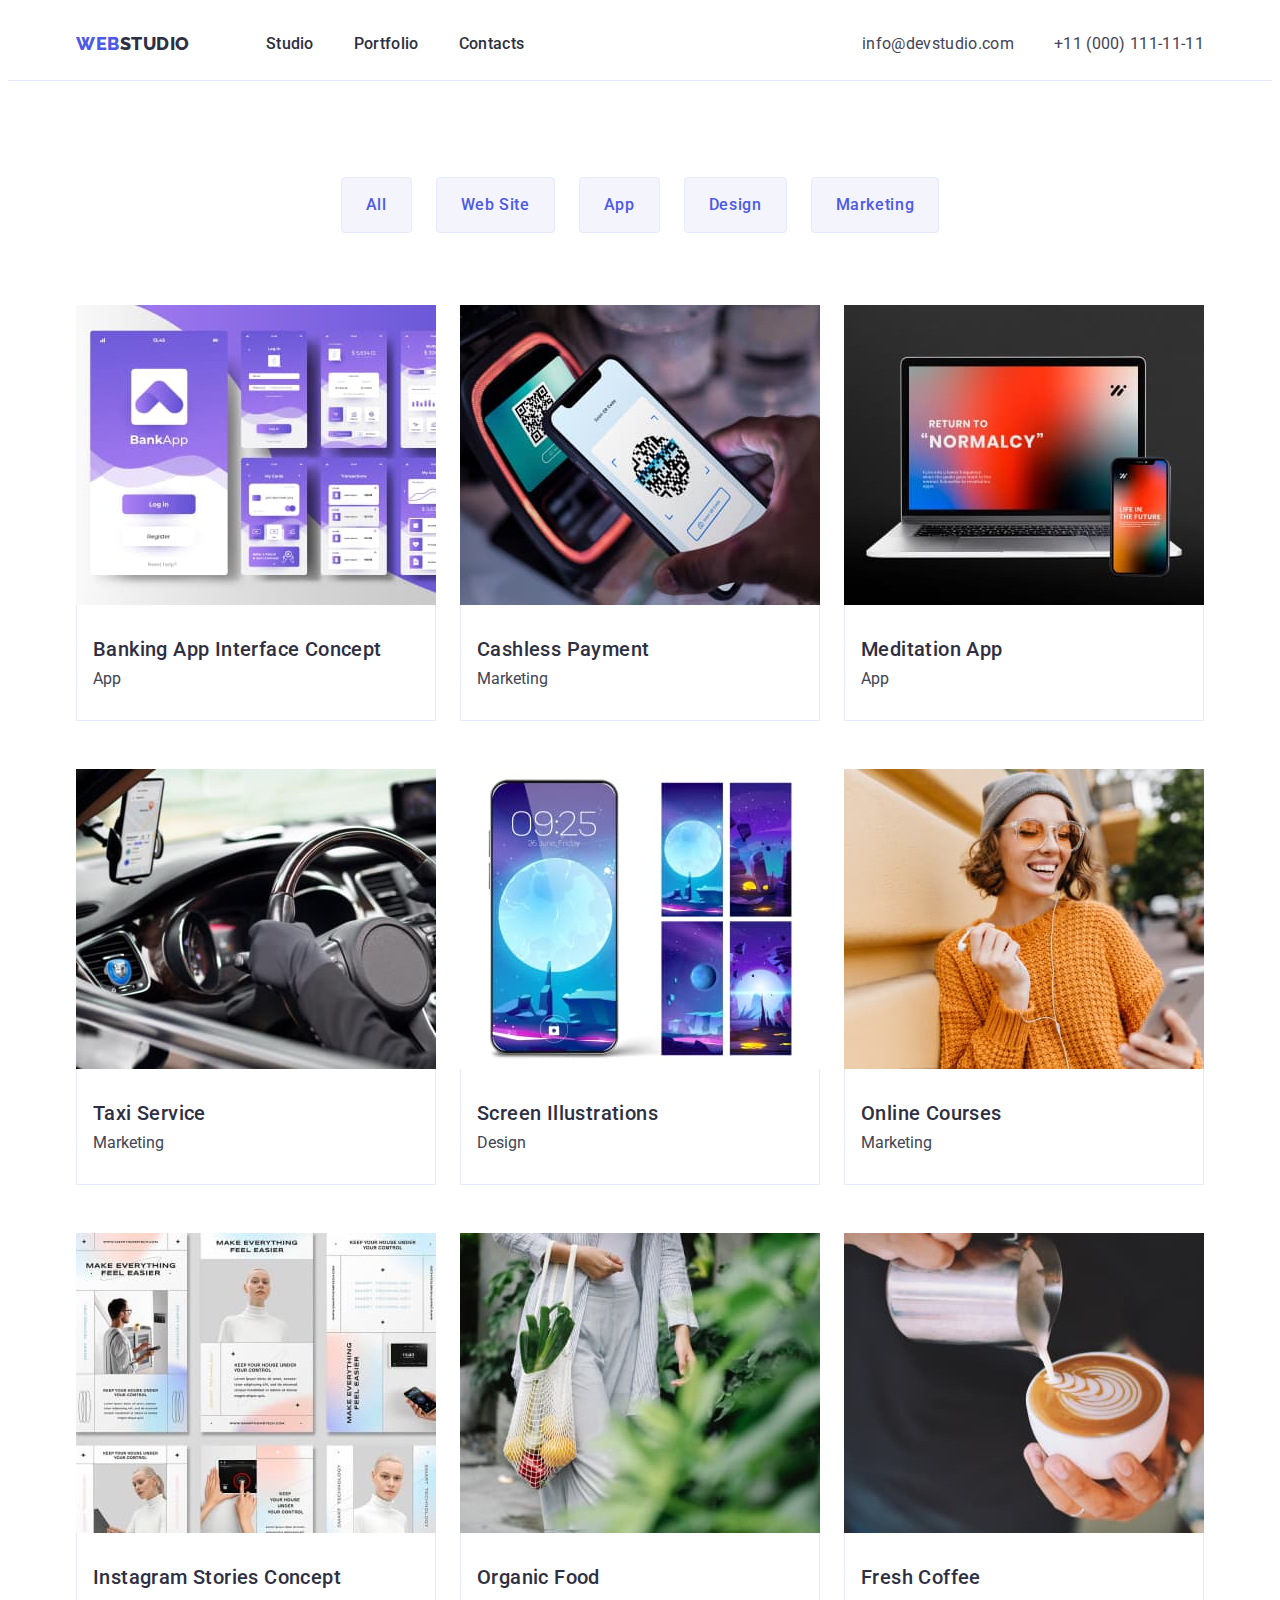
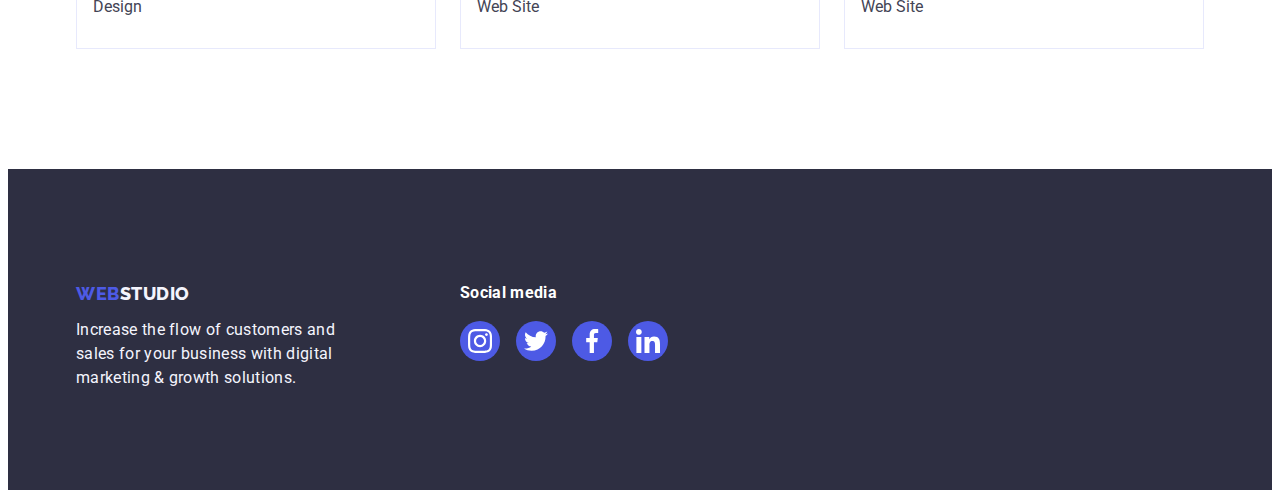
==== commit c90d70a7: "Commit goit-markup-hw-04 pre-final" ====
--- a/portfolio.html
+++ b/portfolio.html
@@ -224,13 +224,61 @@
         todo !-------------------------------->
         <div class="container footer-container">
 
-            <a class="footer-logo link" href="./index.html" target="_blank" title="WebStudio"><span
-                    class="logo">Web</span>Studio</a>
-
-            <p class="footer-text">
-                Increase the flow of customers and sales for your business with digital
-                marketing & growth solutions.
-            </p>
+            <div class="footer-slogan">
+
+                <a class="footer-slogan-logo link" href="./index.html" target="_blank" title="WebStudio">
+                    <span class="logo">Web</span>Studio
+                </a>
+
+                <p class="footer-slogan-text">
+                    Increase the flow of customers and sales for your business with digital
+                    marketing & growth solutions.
+                </p>
+            </div>
+
+            <div class="footer-socials">
+                <h2 class="footer-socials-title">Social media</h2>
+
+                <!-- LIST: Social Icons list  -->
+                <ul class="footer-socials-list list">
+
+                    <!-- ITEM: Social Icon link -->
+                    <li class="footer-socials-item">
+                        <a href="" class="footer-socials-link link" target="_blank" rel="noopener noreferrer nofollow">
+                            <svg class="footer-socials-icon" width="24" height="24">
+                                <use href="./images/icons.svg#icon-instagram"></use>
+                            </svg>
+                        </a>
+                    </li>
+
+                    <!-- ITEM: Social Icon link -->
+                    <li class="footer-socials-item">
+                        <a href="" class="footer-socials-link link" target="_blank" rel="noopener noreferrer nofollow">
+                            <svg class="footer-socials-icon" width="24" height="24">
+                                <use href="./images/icons.svg#icon-twitter"></use>
+                            </svg>
+                        </a>
+                    </li>
+
+                    <!-- ITEM: Social Icon link -->
+                    <li class="footer-socials-item">
+                        <a href="" class="footer-socials-link link" target="_blank" rel="noopener noreferrer nofollow">
+                            <svg class="footer-socials-icon" width="24" height="24">
+                                <use href="./images/icons.svg#icon-facebook"></use>
+                            </svg>
+                        </a>
+                    </li>
+
+                    <!-- ITEM: Social Icon link -->
+                    <li class="footer-socials-item">
+                        <a href="" class="footer-socials-link link" target="_blank" rel="noopener noreferrer nofollow">
+                            <svg class="footer-socials-icon" width="24" height="24">
+                                <use href="./images/icons.svg#icon-linkedin"></use>
+                            </svg>
+                        </a>
+                    </li>
+                </ul>
+            </div>
 
         </div>
 
--- a/css/styles.css
+++ b/css/styles.css
@@ -11,12 +11,13 @@
   /** headings, text & link colors  */
   --body-text-color: #434455;
   --header-text-color: #2e2f42;
-  --footer-text-color: #f4f4fd;
+  --footer-slogan-text-color: #f4f4fd;
   --main-titles-color: #ffffff;
   --headings-color: #2e2f42;
   --links-color: #2e2f42;
   --links-color-hover: #404bbf;
   --team-soc-link-color: #ffffff;
+  --footer-social-link-color: #ffffff;
   --customers-link-color: #8E8F99;
   --customers-link-color-hover: #404bbf;
 
@@ -27,8 +28,10 @@
   --features-item-img-bg-color: #f4f4fd;
   --team-bg-color: #f4f4fd;
   --team-item-bg-color: #ffffff;
+  --team-item-link-bg-color-hover: #404bbf;
   --team-soc-link-bg-color: #4d5ae5;
-  --team-soc-link-bg-color-hover: #31d0aa;
+  --footer-social-link-bg-color: #4d5ae5;
+  --footer-social-link-bg-color-hover: #31d0aa;
   --portfolio-project-item-bg-color: #ffffff;
 
   /*  todo:
@@ -51,8 +54,8 @@
 /*! ++++++++++++++++++++++++++++ */
 
 body {
+  font-family: "Roboto", sans-serif;
   color: var(--body-text-color);
-  font-family: "Roboto", sans-serif;
 }
 
 /* todo: reset default browser styles
@@ -75,8 +78,8 @@
 
 ul,
 ol {
+  padding: 0;
   margin: 0;
-  padding: 0;
 }
 
 img {
@@ -95,18 +98,17 @@
 
 /* todo: to hide title elements
 ? css trick */
-
 .visually-hidden {
-  border: 0;
-  clip: rect(0 0 0 0);
-  clip-path: inset(100%);
+  position: absolute;
+  width: 1px;
   height: 1px;
+  padding: 0;
   margin: -1px;
   overflow: hidden;
-  padding: 0;
-  position: absolute;
+  clip: rect(0 0 0 0);
   white-space: nowrap;
-  width: 1px;
+  border: 0;
+  clip-path: inset(100%);
 }
 
 .section {
@@ -115,28 +117,28 @@
 
 .container {
   display: flex;
+  width: 1158px;
+  padding: 0 15px;
+  margin: 0 auto;
   justify-content: center;
-  margin: 0 auto;
-  padding: 0 15px;
-  width: 1158px;
 }
 
 .logo {
+  display: inline-block;
   color: var(--brand-logo-color);
-  display: inline-block;
 }
 
 .btn {
-  border-radius: 4px;
-  cursor: pointer;
+  height: 56px;
+  min-width: 169px;
+  padding: 16px 32px;
   font-family: inherit;
   font-size: 16px;
   font-weight: 500;
-  height: 56px;
+  line-height: 1.5;
   letter-spacing: 0.04em;
-  line-height: 1.5;
-  min-width: 169px;
-  padding: 16px 32px;
+  cursor: pointer;
+  border-radius: 4px;
 }
 
 /* todo: titels
@@ -144,11 +146,12 @@
 .features-item-title,
 .team-item-title,
 .projects-item-title {
-  color: var(--headings-color);
+  margin-bottom: 8px;
   font-size: 20px;
   font-weight: 500;
+  line-height: 1.2;
   letter-spacing: 0.02em;
-  line-height: 1.2;
+  color: var(--headings-color);
 }
 
 /* todo: link & text
@@ -157,10 +160,11 @@
 .features-item-text,
 .team-item-text,
 .project-item-text,
-.footer-text {
+.footer-slogan-text,
+.footer-socials-title {
   font-size: 16px;
+  line-height: 1.5;
   letter-spacing: 0.02em;
-  line-height: 1.5;
 }
 
 /*! +++++++++++++++++++++++++++++
@@ -172,46 +176,46 @@
 }
 
 .header-container {
+  display: flex;
   align-items: center;
-  display: flex;
   justify-content: space-between;
 }
 
 /* LIST: Navigation */
 
 .nav {
+  display: flex;
   align-items: center;
-  display: flex;
 }
 
 /* todo: logo
-! refact [.footer-logo has the same properies] */
+! refact [.footer-slogan-text has the same properies] */
 
 .nav-logo,
-.footer-logo {
+.footer-slogan-logo {
   display: block;
+  padding: 24px 0;
   font-family: "Raleway";
   font-size: 18px;
   font-weight: 800;
+  line-height: 1.17px;
   letter-spacing: 0.03em;
-  line-height: 1.17px;
+  text-transform: uppercase;
+}
+
+.nav-logo {
+  margin-right: 76px;
+  color: var(--header-text-color);
+}
+
+.nav-link {
+  display: block;
   padding: 24px 0;
-  text-transform: uppercase;
-}
-
-.nav-logo {
-  color: var(--header-text-color);
-  margin-right: 76px;
-}
-
-.nav-link {
-  color: var(--links-color);
-  display: block;
   font-size: 16px;
   font-weight: 500;
+  line-height: 1.5;
   letter-spacing: 0.02em;
-  line-height: 1.5;
-  padding: 24px 0;
+  color: var(--links-color);
 }
 
 .nav-link:hover,
@@ -237,9 +241,14 @@
 }
 
 .address-link {
-  color: var(--body-text-color);
   display: block;
   padding: 24px 0;
+  color: var(--body-text-color);
+}
+
+.address-link[title="Email"]:hover,
+.address-link[title="Email"]:focus {
+  color: var(--links-color-hover);
 }
 
 /*! +++++++++++++++++++++++++++++
@@ -249,34 +258,35 @@
 /* SECTION: Hero */
 
 .hero {
+  padding: 188px 0;
   background-color: var(--hero-bg-color);
   background-image: linear-gradient(rgba(46, 47, 66, 0.7), rgba(46, 47, 66, 0.7)), url(../images/studio/hero-bg.jpg);
   background-position: center;
   background-repeat: no-repeat;
-  background-size: contain;
-  padding: 188px 0;
+  background-size: 1440px;
 }
 
 .hero-container {
+  display: flex;
   align-items: center;
-  display: flex;
   flex-direction: column;
 }
 
 .hero-title {
-  color: var(--main-titles-color);
+  max-width: 496px;
+  margin-bottom: 48px;
   font-size: 56px;
   font-weight: 700;
+  line-height: 1.07;
   letter-spacing: 0.02em;
-  line-height: 1.07;
-  margin-bottom: 48px;
-  max-width: 496px;
+  color: var(--main-titles-color);
 }
 
 .hero-btn {
+  color: var(--main-btn-font-color);
   background-color: var(--studio-btn-bg-color);
   border: none;
-  color: var(--main-btn-font-color);
+  box-shadow: 0 4px 4px rgba(0, 0, 0, 0.15);
 }
 
 .hero-btn:hover,
@@ -296,19 +306,15 @@
 }
 
 .features-item-img {
+  margin-bottom: 8px;
   background-color: var(--features-item-img-bg-color);
   border-radius: 4px;
-  margin-bottom: 8px;
 }
 
 .features-item-icon {
+  width: auto;
   height: auto;
   padding: 24px 100px;
-  width: auto;
-}
-
-.features-item-title {
-  margin-bottom: 8px;
 }
 
 /* SECTION: About */
@@ -331,11 +337,11 @@
 
 .about-title,
 .team-title {
+  margin-bottom: 72px;
+  font-size: 36px;
+  line-height: 1.11;
+  letter-spacing: 0.02em;
   color: var(--headings-color);
-  font-size: 36px;
-  letter-spacing: 0.02em;
-  line-height: 1.11;
-  margin-bottom: 72px;
   text-align: center;
   text-transform: capitalize;
 }
@@ -364,23 +370,19 @@
 }
 
 .team-item {
+  width: calc((100% - 3 * 24px) / 4);
+  text-align: center;
   background-color: var(--team-item-bg-color);
   border-radius: 0 0 4px 4px;
   box-shadow: 0px 1px 6px rgba(46, 47, 66, 0.08),
     0px 1px 1px rgba(46, 47, 66, 0.16),
     0px 2px 1px rgba(46, 47, 66, 0.08);
-  text-align: center;
-  width: calc((100% - 3 * 24px) / 4);
 }
 
 .team-item-desc {
   padding: 32px 16px;
 }
 
-.team-item-title {
-  margin-bottom: 8px;
-}
-
 .team-item-text {
   margin-bottom: 8px;
 }
@@ -392,23 +394,23 @@
 }
 
 .team-soc-item {
+  width: 40px;
   height: 40px;
-  width: 40px;
 }
 
 .team-soc-link {
-  align-items: center;
+  display: flex;
+  width: 100%;
+  height: 100%;
+  color: var(--team-soc-link-color);
   background-color: var(--team-soc-link-bg-color);
   border-radius: 50%;
-  color: var(--team-soc-link-color);
-  display: flex;
-  height: 100%;
+  align-items: center;
   justify-content: center;
-  width: 100%;
-}
-
-.team-soc-link:hover {
-  background-color: var(--team-soc-link-bg-color-hover);
+}
+
+.team-item:hover .team-soc-link {
+  background-color: var(--team-item-link-bg-color-hover);
 }
 
 .team-soc-icon {
@@ -424,11 +426,11 @@
 }
 
 .customers-title {
+  margin-bottom: 72px;
+  font-size: 36px;
+  line-height: 1.11;
+  letter-spacing: 0.02em;
   color: var(--header-text-color);
-  font-size: 36px;
-  letter-spacing: 0.02em;
-  line-height: 1.11;
-  margin-bottom: 72px;
   text-align: center;
   text-transform: capitalize;
 }
@@ -445,26 +447,28 @@
 }
 
 .customers-link {
-  align-items: center;
+  display: flex;
+  width: 100%;
+  height: 100%;
+  padding: 16px 32px;
+  color: var(--customers-link-color);
   border: 1px solid var(--customers-item-border-color);
   border-radius: 4px;
-  color: var(--customers-link-color);
-  display: flex;
-  height: 100%;
+  align-items: center;
   justify-content: center;
-  padding: 16px 32px;
-  width: 100%;
 }
 
 .customers-link-icon {
   fill: currentColor;
 }
 
-.customers-link:hover {
+.customers-link:hover,
+.customers-link:foc {
   border-color: var(--customers-link-border-color-hover);
 }
 
-.customers-link:hover .customers-link-icon {
+.customers-link:hover .customers-link-icon,
+.customers-link:focus .customers-link-icon {
   border-color: var(--customers-link-border-color-hover);
   fill: var(--customers-link-color-hover);
 }
@@ -474,26 +478,74 @@
 /*! ++++++++++++++++++++++++++++ */
 
 .footer {
+  padding: 100px 0;
   background-color: var(--footer-bg-color);
-  padding: 100px 0;
-}
-
-.footer .container {
-  display: block;
-}
-
-.footer-logo,
-.footer-text {
-  color: var(--footer-text-color);
-}
-
-.footer-logo {
+}
+
+.footer-slogan {
+  margin-right: 120px;
+}
+
+.footer-container {
+  display: flex;
+  flex-direction: row;
+  justify-content: flex-start;
+  flex-wrap: nowrap;
+  align-content: flex-start;
+}
+
+.footer-slogan-logo,
+.footer-slogan-text {
+  color: var(--footer-slogan-text-color);
+}
+
+.footer-slogan-text {
   display: inline-block;
+}
+
+.footer-slogan-text {
+  max-width: 264px;
+}
+
+.footer-socials {
+  display: flex;
+  flex-direction: column;
+}
+
+.footer-socials-title {
+  margin-top: 12px;
   margin-bottom: 16px;
-}
-
-.footer-text {
-  max-width: 264px;
+  color: var(--main-titles-color);
+}
+
+.footer-socials-list {
+  display: flex;
+  flex-direction: row;
+  gap: 16px;
+}
+
+.footer-socials-item {
+  width: 40px;
+  height: 40px;
+}
+
+.footer-socials-link {
+  display: flex;
+  width: 100%;
+  height: 100%;
+  color: var(--footer-social-link-color);
+  background-color: var(--footer-social-link-bg-color);
+  border-radius: 50%;
+  align-items: center;
+  justify-content: center;
+}
+
+.footer-socials-icon {
+  fill: currentColor;
+}
+
+.footer-socials-link:hover {
+  background-color: var(--footer-social-link-bg-color-hover);
 }
 
 /*! +++++++++++++++++++++++++++++
@@ -514,48 +566,51 @@
 
 .projects-btn-list {
   display: flex;
+  margin-bottom: 72px;
   gap: 24px;
   justify-content: center;
-  margin-bottom: 72px;
 }
 
 .projects-btn {
+  min-width: auto;
+  padding: 12px 24px;
+  color: var(--portfolio-btn-font-color);
   background-color: var(--portfolio-btn-bg-color);
   border: 1px solid var(--portfolio-item-border-color);
-  color: var(--portfolio-btn-font-color);
-  min-width: auto;
-  padding: 12px 24px;
 }
 
 .projects-btn:hover,
 .projects-btn:focus {
+  color: var(--main-btn-font-color);
   background-color: var(--portfolio-btn-bg-color-hover);
   border: 1px solid transparent;
-  color: var(--main-btn-font-color);
+  box-shadow: 0px 3px 1px rgba(0, 0, 0, 0.1),
+    0px 2px 1px rgba(0, 0, 0, 0.08),
+    0px 2px 2px rgba(0, 0, 0, 0.12);
 }
 
 /* LIST: Cards */
 
 .projects-list {
+  display: flex;
   column-gap: 24px;
-  display: flex;
   flex-wrap: wrap;
   row-gap: 48px;
 }
 
 .projects-list-item {
+  width: calc((100% - 48px) / 3);
+  color: var(--body-text-color);
   background-color: var(--portfolio-project-item-bg-color);
+}
+
+.projects-list-item:hover {
+  box-shadow: 0px 1px 6px rgba(46, 47, 66, 0.08);
+}
+
+.projects-item-desc {
+  padding: 32px 16px;
   color: var(--body-text-color);
-  width: calc((100% - 48px) / 3);
-}
-
-.projects-item-desc {
   border: 1px solid var(--portfolio-item-border-color);
   border-top: none;
-  color: var(--body-text-color);
-  padding: 32px 16px;
-}
-
-.projects-item-title {
-  margin-bottom: 8px;
 }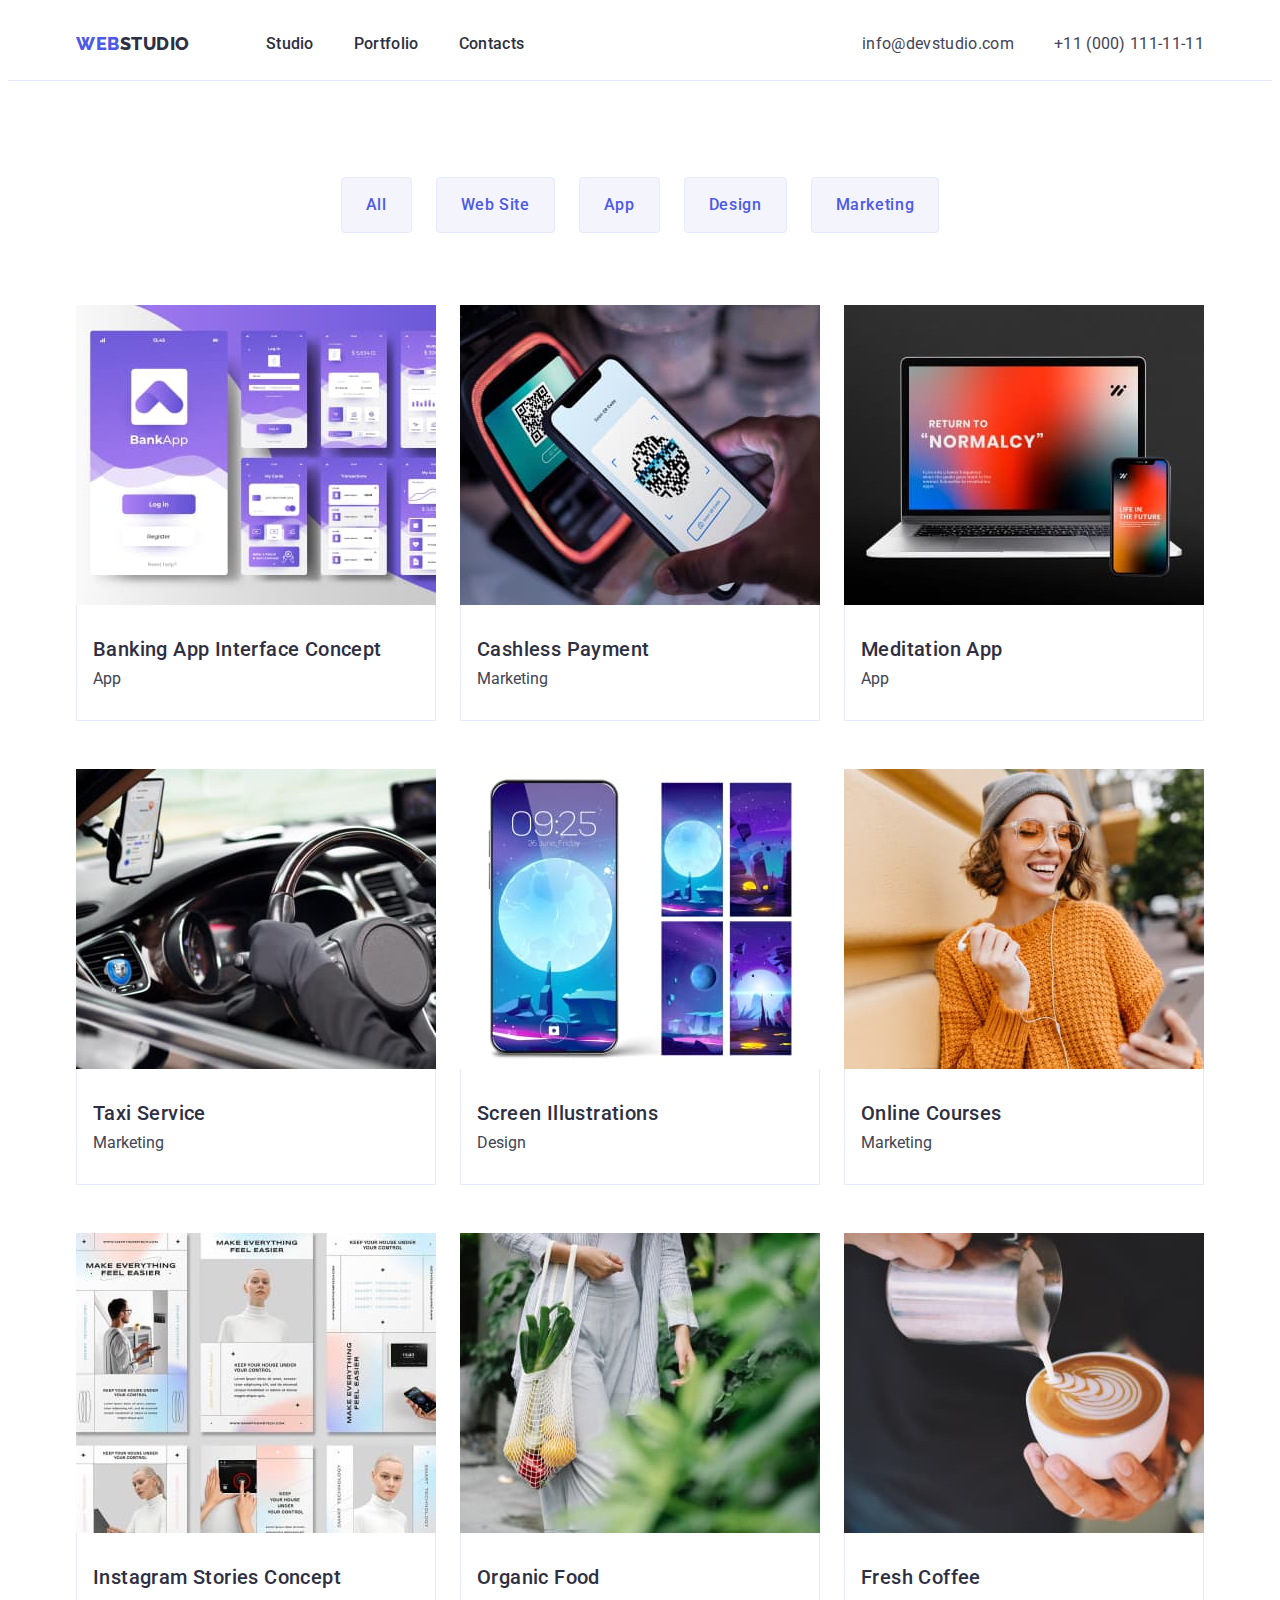
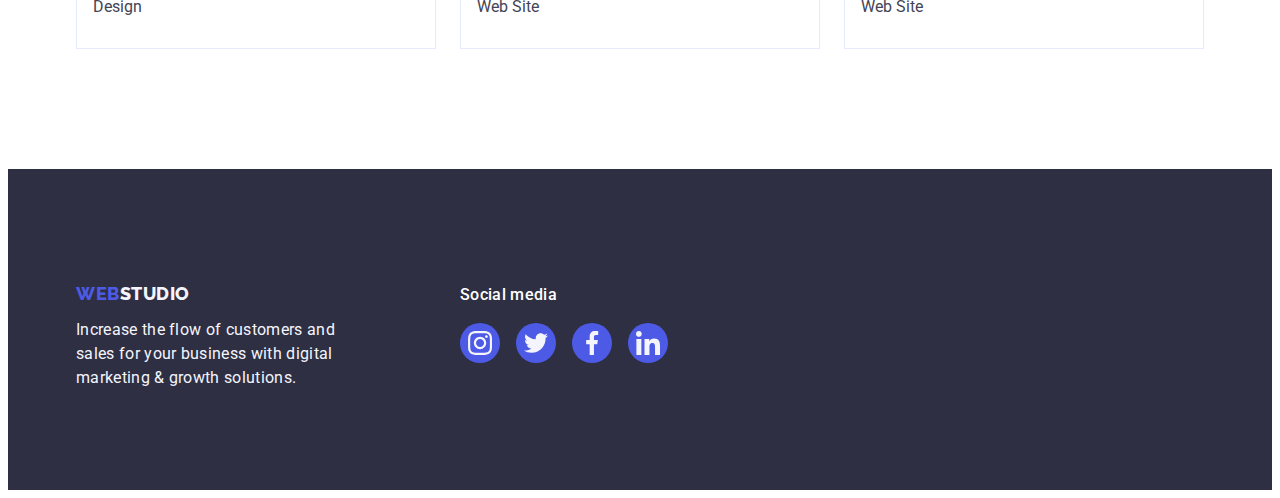
==== commit cd6b133c: "Commit goit-markup-hw-04 pre-final [small fix]" ====
--- a/portfolio.html
+++ b/portfolio.html
@@ -237,7 +237,7 @@
             </div>
 
             <div class="footer-socials">
-                <h2 class="footer-socials-title">Social media</h2>
+                <p class="footer-socials-text">Social media</p>
 
                 <!-- LIST: Social Icons list  -->
                 <ul class="footer-socials-list list">
--- a/css/styles.css
+++ b/css/styles.css
@@ -17,7 +17,8 @@
   --links-color: #2e2f42;
   --links-color-hover: #404bbf;
   --team-soc-link-color: #ffffff;
-  --footer-social-link-color: #ffffff;
+  --team-soc-icon-color: #f4f4fd;
+  --footer-social-link-color: #f4f4fd;
   --customers-link-color: #8E8F99;
   --customers-link-color-hover: #404bbf;
 
@@ -161,7 +162,7 @@
 .team-item-text,
 .project-item-text,
 .footer-slogan-text,
-.footer-socials-title {
+.footer-socials-text {
   font-size: 16px;
   line-height: 1.5;
   letter-spacing: 0.02em;
@@ -258,12 +259,14 @@
 /* SECTION: Hero */
 
 .hero {
+  margin: 0 auto;
   padding: 188px 0;
   background-color: var(--hero-bg-color);
   background-image: linear-gradient(rgba(46, 47, 66, 0.7), rgba(46, 47, 66, 0.7)), url(../images/studio/hero-bg.jpg);
   background-position: center;
   background-repeat: no-repeat;
-  background-size: 1440px;
+  background-size: cover;
+  max-width: 1440px;
 }
 
 .hero-container {
@@ -306,6 +309,10 @@
 }
 
 .features-item-img {
+  display: flex;
+  justify-content: center;
+  align-items: center;
+  height: 112px;
   margin-bottom: 8px;
   background-color: var(--features-item-img-bg-color);
   border-radius: 4px;
@@ -314,7 +321,6 @@
 .features-item-icon {
   width: auto;
   height: auto;
-  padding: 24px 100px;
 }
 
 /* SECTION: About */
@@ -409,12 +415,13 @@
   justify-content: center;
 }
 
-.team-item:hover .team-soc-link {
+.team-item:hover .team-soc-link,
+.team-item:focus .team-soc-link {
   background-color: var(--team-item-link-bg-color-hover);
 }
 
 .team-soc-icon {
-  fill: currentColor;
+  fill: var(--team-soc-icon-color);
 }
 
 /* SECTION Customers */
@@ -443,7 +450,8 @@
 }
 
 .customers-item {
-  width: calc(100% - 170px) / 6;
+  height: 88px;
+  width: calc(100% - 120px) / 6;
 }
 
 .customers-link {
@@ -463,14 +471,15 @@
 }
 
 .customers-link:hover,
-.customers-link:foc {
+.customers-link:focus {
+  color: var(--customers-link-color-hover);
   border-color: var(--customers-link-border-color-hover);
 }
 
 .customers-link:hover .customers-link-icon,
 .customers-link:focus .customers-link-icon {
   border-color: var(--customers-link-border-color-hover);
-  fill: var(--customers-link-color-hover);
+  fill: currentColor;
 }
 
 /*! +++++++++++++++++++++++++++++
@@ -492,6 +501,7 @@
   justify-content: flex-start;
   flex-wrap: nowrap;
   align-content: flex-start;
+  align-items: baseline;
 }
 
 .footer-slogan-logo,
@@ -512,8 +522,8 @@
   flex-direction: column;
 }
 
-.footer-socials-title {
-  margin-top: 12px;
+.footer-socials-text {
+  font-weight: 500;
   margin-bottom: 16px;
   color: var(--main-titles-color);
 }
@@ -541,10 +551,11 @@
 }
 
 .footer-socials-icon {
-  fill: currentColor;
-}
-
-.footer-socials-link:hover {
+  fill: var(--footer-social-link-color);
+}
+
+.footer-socials-link:hover,
+.footer-socials-link:focus {
   background-color: var(--footer-social-link-bg-color-hover);
 }
 
@@ -572,6 +583,7 @@
 }
 
 .projects-btn {
+  display: block;
   min-width: auto;
   padding: 12px 24px;
   color: var(--portfolio-btn-font-color);
@@ -584,9 +596,9 @@
   color: var(--main-btn-font-color);
   background-color: var(--portfolio-btn-bg-color-hover);
   border: 1px solid transparent;
-  box-shadow: 0px 3px 1px rgba(0, 0, 0, 0.1),
-    0px 2px 1px rgba(0, 0, 0, 0.08),
-    0px 2px 2px rgba(0, 0, 0, 0.12);
+  box-shadow: 0px 1px 6px rgba(46, 47, 66, 0.08),
+    0px 1px 1px rgba(46, 47, 66, 0.16),
+    0px 2px 1px rgba(46, 47, 66, 0.08);
 }
 
 /* LIST: Cards */
